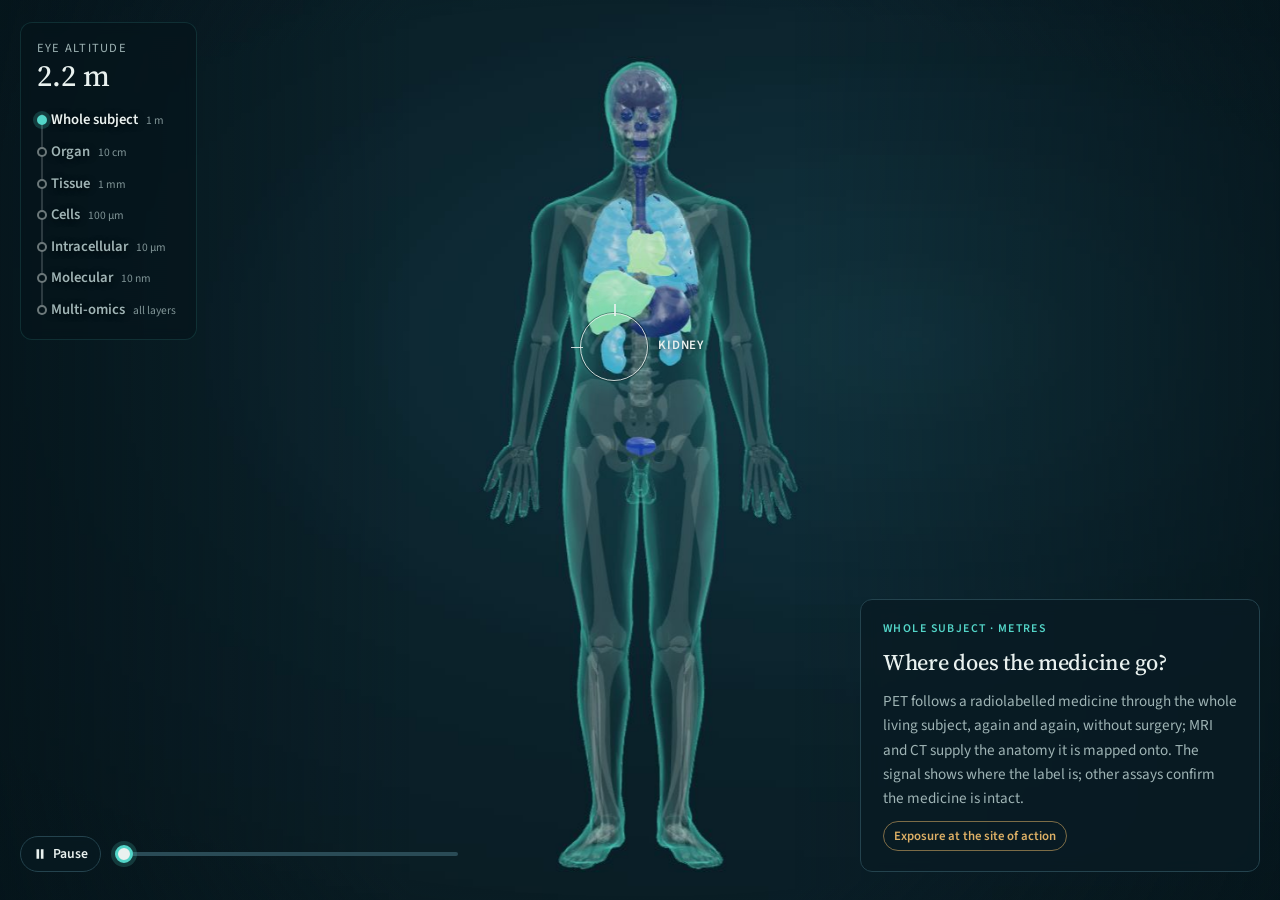
==== embed/scales.html @ e2f305e0 "Add zoom widget; fix zoom lens" ====
<!doctype html>
<html lang="en">
<head>
<meta charset="utf-8">
<meta name="viewport" content="width=device-width, initial-scale=1">
<title>Zoom from body to molecule · AI Research Center</title>
<meta name="robots" content="noindex">
<link rel="icon" href="../img/favicon.svg" type="image/svg+xml">
<link rel="stylesheet" href="../css/site.css">
<script type="module" src="../js/embed.js"></script>
</head>
<!-- generated by tools/make_scales_embed.py from site/index.html #scales; do not edit by hand -->
<body class="embed" data-widget="scales" data-theme="dark">
<main>
<section id="scales" class="scales is-player" data-theme="dark" aria-label="Zoom from body to molecule">
  <div class="scales-track" style="--levels:7">
    <div class="scales-view">
      <div class="scales-layers" aria-hidden="true">
        <figure class="sc-layer" data-fx=".48" data-fy=".385" data-target="Kidney"><img src="../img/scale/0-body.jpg" alt="" decoding="async"></figure>
        <figure class="sc-layer" data-fx=".33" data-fy=".5" data-target="Renal cortex"><img src="../img/scale/1-organ.jpg" alt="" loading="lazy" decoding="async"></figure>
        <figure class="sc-layer" data-fx=".6" data-fy=".48" data-target="Tubule epithelium"><img src="../img/scale/2-tissue.jpg" alt="" loading="lazy" decoding="async"></figure>
        <figure class="sc-layer" data-fx=".2" data-fy=".42" data-target="Endosomes"><img src="../img/scale/3-cells.jpg" alt="" loading="lazy" decoding="async"></figure>
        <figure class="sc-layer" data-fx=".68" data-fy=".62" data-target="Target receptor"><img src="../img/scale/4-organelles.jpg" alt="" loading="lazy" decoding="async"></figure>
        <figure class="sc-layer" data-fx=".5" data-fy=".45" data-target="Molecular layers"><img src="../img/scale/5-molecule.jpg" alt="" loading="lazy" decoding="async"></figure>
        <div class="sc-layer sc-omics">
          <div class="sc-stack">
            <div class="sc-plate" style="--i:0"><img src="../img/scale/omics-genetics.jpg" alt="" loading="lazy"></div>
            <div class="sc-plate" style="--i:1"><img src="../img/scale/omics-umap.jpg" alt="" loading="lazy"></div>
            <div class="sc-plate" style="--i:2"><img src="../img/scale/omics-clusters.jpg" alt="" loading="lazy"></div>
            <div class="sc-plate" style="--i:3"><img src="../img/scale/omics-expression.jpg" alt="" loading="lazy"></div>
            <div class="sc-plate" style="--i:4"><img src="../img/scale/omics-proteomics.jpg" alt="" loading="lazy"></div>
          </div>
          <ol class="sc-legend">
            <li>Spatial proteomics</li><li>Gene expression in place</li><li>Spatial transcriptomics</li><li>Single-cell states</li><li>Human genetics</li>
          </ol>
        </div>
      </div>
      <div class="sc-vignette" aria-hidden="true"></div>
      <div class="sc-reticle" aria-hidden="true"><i></i><span></span></div>
      <div class="sc-hud">
        <p class="sc-alt" aria-hidden="true">Eye altitude <b class="sc-alt-v">2.2 m</b></p>
        <ol class="sc-ladder" aria-label="Scale">
          <li class="is-active"><button type="button">Whole subject</button><small>1 m</small></li>
          <li><button type="button">Organ</button><small>10 cm</small></li>
          <li><button type="button">Tissue</button><small>1 mm</small></li>
          <li><button type="button">Cells</button><small>100 µm</small></li>
          <li><button type="button">Intracellular</button><small>10 µm</small></li>
          <li><button type="button">Molecular</button><small>10 nm</small></li>
          <li><button type="button">Multi-omics</button><small>all layers</small></li>
        </ol>
      </div>
      <div class="sc-controls" role="group" aria-label="Zoom controls">
        <button type="button" class="sc-play icon-btn" aria-pressed="true"><svg viewBox="0 0 16 16" aria-hidden="true"><path class="i-play" d="M4 2.5v11l9-5.5z"/><path class="i-pause" d="M4 2.5h3v11H4zm5 0h3v11H9z"/></svg><span>Pause</span></button>
        <label class="sr-only" for="sc-scrub">Zoom from whole subject to molecule</label>
        <input id="sc-scrub" class="sc-scrub" type="range" min="0" max="1000" step="1" value="0">
      </div>
      <p class="sr-only sc-announce" aria-live="polite"></p>
      <div class="sc-cards">
        <article class="sc-card is-active"><p class="k">Whole subject · metres</p><h3>Where does the medicine go?</h3><p>PET follows a radiolabelled medicine through the whole living subject, again and again, without surgery; MRI and CT supply the anatomy it is mapped onto. The signal shows where the label is; other assays confirm the medicine is intact.</p><p class="pillar">Exposure at the site of action</p></article>
        <article class="sc-card"><p class="k">Organ · centimetres</p><h3>How much reaches the organ that matters?</h3><p>AI outlines more than 150 structures, so uptake, perfusion and radiomics are measured organ by organ. Here, the kidney: often dose-limiting for radiolabelled medicines.</p><p class="pillar">Exposure at the site of action</p></article>
        <article class="sc-card"><p class="k">Tissue · millimetres</p><h3>Where in the tissue did it land?</h3><p>Whole-slide, multiplex and AI-powered histopathology resolve glomeruli and tubules, placing the drug against the tissue’s own architecture.</p><p class="pillar">Target localisation</p></article>
        <article class="sc-card"><p class="k">Cells · 100 micrometres</p><h3>Which cells, in which state?</h3><p>Live-cell and 3D imaging of complex in vitro models: cellular dynamics, cell state and cell health, cell–cell communication and the microenvironment.</p><p class="pillar">Target engagement</p></article>
        <article class="sc-card"><p class="k">Intracellular · 10 micrometres</p><h3>Inside the cell</h3><p>Super-resolution microscopy follows uptake, endosomal escape and payload release, organelle by organelle.</p><p class="pillar">Target engagement</p></article>
        <article class="sc-card"><p class="k">Molecular · nanometres</p><h3>The molecule and its target</h3><p>Imaging mass spectrometry and single-molecule imaging map the drug, its metabolites and its target in place. Illustration generated for this site.</p><p class="pillar">Functional pharmacology</p></article>
        <article class="sc-card"><p class="k">Multi-omics · every layer</p><h3>Integrated multi-omics</h3><p>Human genetics, single-cell states, spatial transcriptomics and spatial proteomics aligned to the image: genetics to cell type to druggable target.</p><p class="pillar">Right target, right patient</p></article>
      </div>
    </div>
  </div>
</section>
</main>
</body>
</html>
---- css/site.css ----
/* airesearchcenter.com — editorial scientific atlas.
   Midnight for signal (anatomy, knowledge), warm ivory for the facility and methods.
   Same typography, annotation lines and numbering on both surfaces. */

@font-face { font-family: "Source Serif 4"; src: url("../fonts/source-serif-4-latin-opsz.woff2") format("woff2"); font-weight: 200 900; font-style: normal; font-display: swap; }
@font-face { font-family: "Source Serif 4"; src: url("../fonts/source-serif-4-latin-opsz-italic.woff2") format("woff2"); font-weight: 200 900; font-style: italic; font-display: swap; }
@font-face { font-family: "Source Sans 3"; src: url("../fonts/source-sans-3-latin-wght.woff2") format("woff2"); font-weight: 200 900; font-style: normal; font-display: swap; }
@font-face { font-family: "Source Sans 3"; src: url("../fonts/source-sans-3-latin-wght-italic.woff2") format("woff2"); font-weight: 200 900; font-style: italic; font-display: swap; }

:root {
  --midnight: #091c24;
  --midnight-2: #0f2731;
  --midnight-3: #16323d;
  --ivory: #f4f1e9;
  --paper: #fbfaf6;
  --ink: #16343d;
  --slate: #52666e;
  --line: #d9d3c4;
  --line-dark: #24434e;
  --teal: #53d5c8;
  --amber: #dcaf65;
  --violet: #a99ada;
  --on-dark: #e9f1ef;
  --on-dark-muted: #9fb4b5;
  --serif: "Source Serif 4", "Iowan Old Style", Georgia, serif;
  --sans: "Source Sans 3", "Segoe UI", system-ui, -apple-system, sans-serif;
  --max: 1240px;
  --gut: 24px;
  --section: 96px;
  --radius: 10px;
  --ease: cubic-bezier(.2, .7, .2, 1);
}

*, *::before, *::after { box-sizing: border-box; }
html { scroll-behavior: smooth; -webkit-text-size-adjust: 100%; }
@media (prefers-reduced-motion: reduce) { html { scroll-behavior: auto; } }
body { margin: 0; font: 400 1.0625rem/1.6 var(--sans); color: var(--ink); background: var(--paper); text-rendering: optimizeLegibility; }
img, svg, canvas { display: block; max-width: 100%; }
a { color: inherit; text-underline-offset: .18em; text-decoration-thickness: 1px; }
button { font: inherit; color: inherit; }
:focus-visible { outline: 2px solid var(--teal); outline-offset: 3px; border-radius: 4px; }
.sr-only { position: absolute !important; top: 0; left: 0; width: 1px; height: 1px; overflow: hidden; clip: rect(0 0 0 0); white-space: nowrap; }
.skip { position: absolute; left: 12px; top: -48px; z-index: 100; padding: 8px 14px; background: var(--teal); color: var(--midnight); border-radius: 6px; font-weight: 600; }
.skip:focus { top: 12px; }

.wrap { width: min(100% - 2 * var(--gut), var(--max)); margin-inline: auto; }
.grid-12 { display: grid; grid-template-columns: repeat(12, minmax(0, 1fr)); column-gap: var(--gut); row-gap: 16px; align-items: start; }
[class*="col-"] { grid-column: var(--start, auto) / span var(--span, 12); }
.col-5 { --span: 5; } .col-6 { --span: 6; } .col-7 { --span: 7; }
.col-start-7 { --start: 7; } .col-start-8 { --start: 8; }
@media (max-width: 900px) {
  :root { --section: 56px; --gut: 18px; }
  .grid-12 > [class*="col-"] { grid-column: 1 / -1; }
}

.eyebrow { font: 600 .78rem/1.3 var(--sans); letter-spacing: .14em; text-transform: uppercase; color: var(--slate); margin: 0 0 14px; }
[data-theme="dark"] .eyebrow { color: var(--teal); }
h1, h2, h3 { font-family: var(--serif); font-weight: 500; letter-spacing: -.012em; margin: 0; }
.display { font-size: clamp(2rem, 3.3vw, 3.2rem); line-height: 1.08; font-variation-settings: "opsz" 60; }
.display em { font-style: italic; color: var(--slate); }
[data-theme="dark"] .display em { color: var(--teal); }
.prose p, .prose-dark { margin: 0 0 1em; max-width: 62ch; }
.prose p:last-child { margin-bottom: 0; }
.prose-dark { color: var(--on-dark-muted); }
.fine { font-size: .84rem; line-height: 1.5; color: var(--slate); }
[data-theme="dark"] .fine { color: var(--on-dark-muted); }

.btn { display: inline-flex; align-items: center; gap: 8px; padding: 10px 18px; border-radius: 999px; border: 1px solid var(--line); background: transparent; cursor: pointer; font-weight: 600; font-size: .95rem; text-decoration: none; transition: background .2s var(--ease), border-color .2s var(--ease); }
.btn:hover { border-color: var(--ink); }
.btn-primary { background: var(--ink); color: var(--paper); border-color: var(--ink); }
.btn-primary:hover { background: #0d2830; }
[data-theme="dark"] .btn { border-color: var(--line-dark); }
.icon-btn { display: inline-flex; align-items: center; gap: 6px; height: 36px; padding: 0 12px; border-radius: 999px; border: 1px solid var(--line-dark); background: rgba(9, 28, 36, .55); color: var(--on-dark); cursor: pointer; font-size: .86rem; font-weight: 600; backdrop-filter: blur(6px); }
.icon-btn svg { width: 14px; height: 14px; fill: currentColor; }
.icon-btn:hover { border-color: var(--teal); }

/* ---------------------------------------------------------------- masthead */
.masthead { position: sticky; top: 0; z-index: 50; background: rgba(9, 28, 36, .86); backdrop-filter: blur(10px); color: var(--on-dark); border-bottom: 1px solid rgba(83, 213, 200, .12); }
.masthead-in { display: flex; align-items: center; justify-content: space-between; height: 60px; gap: 24px; }
.brand { display: inline-flex; align-items: center; gap: 10px; text-decoration: none; font: 600 1.02rem/1 var(--sans); letter-spacing: .01em; }
.brand-mark { width: 26px; height: 26px; color: var(--teal); }
.nav { display: flex; gap: 22px; align-items: center; font-size: .93rem; }
.nav a { text-decoration: none; color: var(--on-dark-muted); transition: color .2s; }
.nav a:hover { color: var(--on-dark); }
.nav .nav-cta { color: var(--midnight); background: var(--teal); padding: 7px 14px; border-radius: 999px; font-weight: 600; }
.nav .nav-cta:hover { color: var(--midnight); background: #7ae3d8; }
@media (max-width: 900px) { .nav a:not(.nav-cta) { display: none; } }

/* ---------------------------------------------------------------- bands */
.band { padding: var(--section) 0; }
.band .grid-12 + * { margin-top: 48px; }
.band-soft { background: #f0ede4; }
.band-ivory { background: var(--ivory); }
.band-ink { background: var(--midnight); color: var(--on-dark); }

/* ---------------------------------------------------------------- hero */
.hero { position: relative; background: radial-gradient(120% 90% at 70% 38%, #123642 0%, #0b222b 45%, var(--midnight) 78%); color: var(--on-dark); overflow: hidden; }
.anat { position: relative; min-height: min(100svh - 60px, 980px); min-height: max(640px, min(100svh - 60px, 980px)); display: grid; grid-template-rows: 1fr auto; }
.anat-stage { position: absolute; inset: 0; }
.anat-canvas { width: 100%; height: 100%; touch-action: pan-y; }
.anat-lines { position: absolute; inset: 0; width: 100%; height: 100%; pointer-events: none; overflow: visible; }
.anat-lines polyline { fill: none; stroke-width: 1; opacity: .75; }
.anat-lines .grid { stroke: var(--on-dark-muted); stroke-width: 1; }
.anat-labels { position: absolute; inset: 0; pointer-events: none; font-size: .82rem; }
.anat-labels .lab { position: absolute; transform: translateY(-50%); white-space: nowrap; color: var(--on-dark); opacity: var(--a-org, 1); font-weight: 500; letter-spacing: .01em; text-shadow: 0 1px 6px rgba(0, 0, 0, .6); }
.anat-labels .lab.l { transform: translate(-100%, -50%); padding-right: 6px; }
.anat-labels .lab.r { padding-left: 6px; }
.anat-labels .lab.deep { color: var(--on-dark-muted); font-size: .76rem; }
.anat-labels .ax { position: absolute; white-space: nowrap; color: var(--on-dark-muted); font-size: .8rem; }
.anat-labels .ax i, .anat-tip i { display: inline-block; width: 9px; height: 9px; border-radius: 50%; margin-right: 6px; vertical-align: baseline; }
.anat-labels .ax.col { transform: translate(-50%, 0); color: var(--on-dark); font-weight: 500; }
.anat-labels .ax.tick { transform: translate(-100%, -50%); font-variant-numeric: tabular-nums; }
.anat-labels .ax.title { transform: translate(0, -100%); color: var(--on-dark-muted); font-size: .82rem; white-space: normal; max-width: 520px; }
.anat-labels .ax.rowlab { transform: translate(-100%, -50%); padding-right: 6px; color: var(--on-dark); font-weight: 500; }
.anat-labels .ax.band { transform: translate(0, -100%); border-bottom: 1px solid var(--line-dark); text-align: center; color: var(--on-dark); font-weight: 600; font-size: .78rem; letter-spacing: .06em; text-transform: uppercase; padding-bottom: 3px; }
.anat-labels .ax.fam { transform: translate(0, -100%); text-align: center; font-size: .72rem; overflow: hidden; text-overflow: clip; padding-bottom: 2px; }
.anat-labels .ax.legend { transform: translate(-100%, 0); display: flex; align-items: center; gap: 10px; }
.anat-labels .ax.legend .ramp { display: inline-flex; gap: 2px; }
.anat-labels .ax.legend .ramp b { width: 14px; height: 8px; border-radius: 2px; display: block; }
.anat-labels .ax.note { transform: translate(0, 0); }
.anat-tip { position: absolute; left: 0; top: 0; z-index: 4; max-width: 320px; padding: 9px 12px; border-radius: 8px; background: rgba(15, 39, 49, .96); border: 1px solid var(--line-dark); color: var(--on-dark); font-size: .84rem; line-height: 1.4; pointer-events: none; box-shadow: 0 10px 30px rgba(0, 0, 0, .35); }
.anat-tip b { display: block; font-weight: 600; margin-bottom: 2px; }
.anat-tip span { display: block; color: var(--on-dark-muted); }
.anat-tip span.k { color: var(--teal); }
.anat-fallback { display: none; position: absolute; inset: 0; align-items: center; justify-content: center; flex-direction: column; gap: 12px; text-align: center; padding: 24px; color: var(--on-dark-muted); }
.anat-fallback img { max-height: 70%; width: auto; }
.anat.no-webgl .anat-fallback { display: flex; }
.anat.no-webgl .anat-canvas, .anat.no-webgl .anat-loading { display: none; }
.anat-loading, .fac-loading { position: absolute; left: 50%; top: 50%; transform: translate(-50%, -50%); display: flex; align-items: center; gap: 10px; color: var(--on-dark-muted); font-size: .9rem; transition: opacity .4s; }
.anat-loading span, .fac-loading span { width: 14px; height: 14px; border-radius: 50%; border: 2px solid currentColor; border-right-color: transparent; animation: spin 1s linear infinite; }
.anat.is-ready .anat-loading, .facility.is-ready .fac-loading { opacity: 0; pointer-events: none; }
@keyframes spin { to { transform: rotate(360deg); } }

.hero-copy { position: relative; z-index: 2; padding-top: clamp(28px, 6vh, 72px); pointer-events: none; }
.hero-copy > * { pointer-events: auto; max-width: min(36vw, 470px); }
.hero-copy h1 { font-size: clamp(2.3rem, 4.1vw, 4rem); line-height: 1.04; font-variation-settings: "opsz" 72; font-weight: 500; }
.hero-copy .lede { font-size: 1.12rem; color: var(--on-dark-muted); margin: 18px 0 30px; }
.narrative { position: relative; min-height: 190px; }
.narrative article { position: absolute; inset: 0 auto auto 0; opacity: 0; transform: translateY(6px); transition: opacity .3s var(--ease), transform .3s var(--ease); pointer-events: none; }
.narrative article.is-active { opacity: 1; transform: none; pointer-events: auto; }
.narrative h2 { font-size: 1.35rem; line-height: 1.2; margin-bottom: 8px; font-weight: 500; }
.narrative h2 span { font: 600 .8rem/1 var(--sans); color: var(--teal); letter-spacing: .1em; margin-right: 8px; vertical-align: .18em; }
.narrative p { margin: 0; color: var(--on-dark-muted); }
.narrative strong { color: var(--on-dark); font-weight: 600; }

.anat-controls { position: relative; z-index: 3; align-self: end; padding-bottom: 26px; display: grid; gap: 12px; pointer-events: none; }
.anat-controls > * { pointer-events: auto; }
.stops { display: flex; flex-wrap: wrap; gap: 6px; }
.stops button { height: 32px; padding: 0 13px; border-radius: 999px; border: 1px solid var(--line-dark); background: rgba(9, 28, 36, .5); color: var(--on-dark-muted); cursor: pointer; font-size: .86rem; font-weight: 600; backdrop-filter: blur(6px); transition: all .2s var(--ease); }
.stops button:hover { color: var(--on-dark); border-color: var(--on-dark-muted); }
.stops button[aria-pressed="true"] { background: var(--teal); color: var(--midnight); border-color: var(--teal); }
.scrub { display: flex; align-items: center; gap: 12px; max-width: 760px; }
.anat-play .i-pause, .sc-play .i-pause { display: none; }
.anat-play[aria-pressed="true"] .i-play, .sc-play[aria-pressed="true"] .i-play { display: none; }
.anat-play[aria-pressed="true"] .i-pause, .sc-play[aria-pressed="true"] .i-pause { display: inline; }
.anat-readout { min-width: 3.2em; font-variant-numeric: tabular-nums; color: var(--on-dark-muted); font-size: .9rem; }
.anat-t, .sc-scrub { flex: 1; appearance: none; -webkit-appearance: none; height: 28px; background: transparent; cursor: pointer; --p: calc(var(--anat-t, 0) * 100%); }
.anat-t::-webkit-slider-runnable-track, .sc-scrub::-webkit-slider-runnable-track { height: 4px; border-radius: 4px; background: linear-gradient(90deg, var(--teal) var(--p), #2a4b56 var(--p)); }
.anat-t::-moz-range-track, .sc-scrub::-moz-range-track { height: 4px; border-radius: 4px; background: #2a4b56; }
.anat-t::-moz-range-progress, .sc-scrub::-moz-range-progress { height: 4px; border-radius: 4px; background: var(--teal); }
.anat-t::-webkit-slider-thumb, .sc-scrub::-webkit-slider-thumb { -webkit-appearance: none; width: 18px; height: 18px; margin-top: -7px; border-radius: 50%; background: var(--on-dark); border: 3px solid var(--teal); box-shadow: 0 0 0 4px rgba(83, 213, 200, .18); }
.anat-t::-moz-range-thumb, .sc-scrub::-moz-range-thumb { width: 14px; height: 14px; border-radius: 50%; background: var(--on-dark); border: 3px solid var(--teal); }
.sc-scrub { --p: calc(var(--sc-t, 0) * 100%); }
.anat-note { margin: 0; font-size: .78rem; color: var(--on-dark-muted); max-width: 760px; }
.anat-note a { color: var(--on-dark); }

@media (max-width: 900px) {
  .anat { display: block; min-height: 0; }
  .anat-stage { position: relative; height: 72svh; min-height: 460px; }
  .hero-copy { padding-top: 22px; }
  .hero-copy > * { max-width: 62ch; }
  .anat-controls { padding: 18px 0 28px; }
  .narrative { min-height: 150px; }
  .anat-labels .lab { font-size: .72rem; }
}

/* ---------------------------------------------------------------- facility cards */
.fleet { display: grid; grid-template-columns: repeat(4, minmax(0, 1fr)); gap: 1px; background: var(--line); border: 1px solid var(--line); border-radius: var(--radius); overflow: hidden; }
.fleet-card { background: var(--paper); padding: 26px 22px 24px; }
.fleet-card img { width: 160px; height: 96px; margin: -6px 0 12px -10px; }
.fleet-card h3 { font-size: 1.22rem; margin-bottom: 6px; }
.fleet-card p { margin: 0; color: var(--slate); font-size: .96rem; }
@media (max-width: 1000px) { .fleet { grid-template-columns: repeat(2, minmax(0, 1fr)); } }
@media (max-width: 520px) { .fleet { grid-template-columns: 1fr; } }

/* ---------------------------------------------------------------- follow */
.chips { list-style: none; margin: 0 0 28px; padding: 0; display: flex; flex-wrap: wrap; gap: 8px; }
.chips li { padding: 7px 13px; border-radius: 999px; border: 1px solid var(--line-dark); background: var(--midnight-2); font-size: .93rem; }
.questions { margin: 0; display: grid; gap: 0; border-top: 1px solid var(--line-dark); }
.questions div { padding: 14px 0; border-bottom: 1px solid var(--line-dark); display: grid; grid-template-columns: 1fr 1.3fr; gap: 16px; }
.questions dt { font-family: var(--serif); font-size: 1.08rem; }
.questions dd { margin: 0; color: var(--on-dark-muted); font-size: .95rem; }
@media (max-width: 520px) { .questions div { grid-template-columns: 1fr; gap: 4px; } }

/* ---------------------------------------------------------------- reach */
.organs-grid { display: grid; grid-template-columns: repeat(auto-fit, minmax(210px, 1fr)); gap: 14px; }
.organs-grid article { border-top: 3px solid var(--c); padding: 16px 4px 0 0; }
.organs-grid h3 { font-size: 1.15rem; margin-bottom: 6px; display: flex; align-items: center; gap: 8px; }
.organs-grid h3::before { content: ""; width: 10px; height: 10px; border-radius: 50%; background: var(--c); flex: none; }
.organs-grid p { margin: 0; color: var(--slate); font-size: .95rem; }

/* ---------------------------------------------------------------- methods */
.steps { list-style: none; padding: 0; display: grid; grid-template-columns: repeat(5, minmax(0, 1fr)); gap: var(--gut); counter-reset: s; }
.steps li { position: relative; padding-top: 22px; border-top: 1px solid var(--ink); }
.steps .n { position: absolute; top: -13px; left: 0; width: 26px; height: 26px; border-radius: 50%; background: var(--ink); color: var(--paper); display: grid; place-items: center; font: 600 .8rem/1 var(--sans); }
.steps h3 { font-size: 1.2rem; margin-bottom: 6px; }
.steps p { margin: 0; color: var(--slate); font-size: .95rem; }
@media (max-width: 1000px) { .steps { grid-template-columns: repeat(2, minmax(0, 1fr)); row-gap: 36px; } }
@media (max-width: 520px) { .steps { grid-template-columns: 1fr; } }

/* ---------------------------------------------------------------- facility 3D */
.facility { width: min(100% - 2 * var(--gut), 1400px); margin: 48px auto 0; display: grid; grid-template-columns: minmax(0, 1fr) 340px; gap: 0; border: 1px solid var(--line); border-radius: 14px; overflow: hidden; background: var(--paper); box-shadow: 0 30px 60px -40px rgba(22, 52, 61, .45); }
.fac-stage { position: relative; height: min(76vh, 720px); min-height: 520px; background: radial-gradient(90% 80% at 50% 45%, #fdfcf8 0%, #f1ede3 70%, #e9e4d8 100%); }
.fac-canvas { width: 100%; height: 100%; touch-action: none; cursor: grab; }
.fac-canvas:active { cursor: grabbing; }
.fac-labels { position: absolute; inset: 0; pointer-events: none; }
.fac-labels .room { position: absolute; transform: translate(-50%, -100%); white-space: nowrap; font: 600 .74rem/1.2 var(--sans); letter-spacing: .08em; text-transform: uppercase; color: var(--ink); background: rgba(251, 250, 246, .88); border: 1px solid var(--line); padding: 4px 8px; border-radius: 6px; pointer-events: auto; cursor: pointer; transition: opacity .2s, background .2s; }
.fac-labels .room .num { display: inline-grid; place-items: center; width: 17px; height: 17px; border-radius: 50%; background: var(--ink); color: var(--paper); font-size: .66rem; margin-right: 6px; letter-spacing: 0; }
.fac-labels .room.is-active { background: var(--ink); color: var(--paper); border-color: var(--ink); }
.fac-labels .room.is-active .num { background: var(--teal); color: var(--midnight); }
.fac-labels .room.is-dim { opacity: .35; }
.fac-labels .item { position: absolute; transform: translate(-50%, -100%); white-space: nowrap; font: 500 .74rem/1.2 var(--sans); color: var(--ink); background: rgba(255, 255, 255, .92); padding: 3px 7px; border-radius: 5px; box-shadow: 0 2px 8px rgba(22, 52, 61, .15); }
.fac-tip { position: absolute; left: 0; top: 0; z-index: 4; max-width: 280px; padding: 9px 12px; border-radius: 8px; background: var(--paper); border: 1px solid var(--line); color: var(--ink); font-size: .84rem; line-height: 1.4; pointer-events: none; box-shadow: 0 12px 30px rgba(22, 52, 61, .18); }
.fac-tip b { display: block; font-weight: 600; }
.fac-tip span { color: var(--slate); }
.fac-loading { color: var(--slate); }
.fac-hint { position: absolute; left: 16px; bottom: 14px; font-size: .8rem; color: var(--slate); background: rgba(251, 250, 246, .8); padding: 4px 10px; border-radius: 999px; }
.fac-tools { position: absolute; right: 14px; top: 14px; display: flex; gap: 6px; }
.fac-tools .icon-btn { background: rgba(251, 250, 246, .9); color: var(--ink); border-color: var(--line); }
.fac-tools .icon-btn[aria-pressed="false"] { opacity: .6; }
.fac-panel { border-left: 1px solid var(--line); padding: 26px 24px; display: flex; flex-direction: column; background: var(--paper); max-height: min(76vh, 720px); min-height: 520px; overflow: auto; }
.fac-steps { list-style: none; margin: 0 0 18px; padding: 0; display: grid; gap: 2px; }
.fac-steps li button { width: 100%; text-align: left; display: grid; grid-template-columns: 26px 1fr; gap: 10px; padding: 9px 8px; border: 0; border-radius: 8px; background: transparent; cursor: pointer; }
.fac-steps li button:hover { background: #f1ede4; }
.fac-steps .num { width: 22px; height: 22px; border-radius: 50%; display: grid; place-items: center; font: 600 .72rem/1 var(--sans); border: 1px solid var(--ink); }
.fac-steps b { display: block; font-weight: 600; font-size: .95rem; }
.fac-steps small { display: block; color: var(--slate); font-size: .84rem; line-height: 1.35; margin-top: 2px; }
.fac-steps li.is-active button { background: var(--ink); color: var(--paper); }
.fac-steps li.is-active .num { background: var(--teal); color: var(--midnight); border-color: var(--teal); }
.fac-steps li.is-active small { color: #bcd0d0; }
.fac-steps li.gate .num { border-style: dashed; }
.fac-nav { display: flex; gap: 8px; margin-top: auto; }
.fac-detail h3 { font-size: 1.45rem; margin-bottom: 10px; }
.fac-detail-body { color: var(--slate); font-size: .95rem; }
.fac-detail-body p { margin: 0 0 .8em; }
.fac-detail-body ul { padding-left: 1.1em; margin: 0 0 1em; }
.fac-detail .btn { margin-top: 8px; }
@media (max-width: 1000px) {
  .facility { grid-template-columns: 1fr; }
  .fac-stage { height: 64svh; min-height: 420px; }
  .fac-panel { border-left: 0; border-top: 1px solid var(--line); max-height: none; min-height: 0; }
}

/* ---------------------------------------------------------------- knowledge */
.stats { margin: 0; display: grid; grid-template-columns: 1fr 1fr; gap: 1px; background: var(--line-dark); border: 1px solid var(--line-dark); border-radius: var(--radius); overflow: hidden; }
.stats div { background: var(--midnight-2); padding: 20px 18px; }
.stats dt { font: 500 2rem/1 var(--serif); color: var(--on-dark); margin-bottom: 8px; }
.stats dd { margin: 0; color: var(--on-dark-muted); font-size: .9rem; line-height: 1.4; }
.ask { display: grid; grid-template-columns: 5fr 7fr; gap: 40px; align-items: start; }
.ask-card { margin: 0; padding: 26px; border-radius: var(--radius); background: var(--midnight-2); border: 1px solid var(--line-dark); }
.ask-card figcaption { color: var(--on-dark-muted); font-size: .9rem; margin-bottom: 10px; }
.ask-card blockquote { margin: 0 0 16px; font: italic 400 1.4rem/1.3 var(--serif); color: var(--on-dark); }
.ask-card p { margin: 0; color: var(--on-dark-muted); font-size: .95rem; }
.loop { list-style: none; margin: 0; padding: 0; counter-reset: l; display: grid; gap: 0; border-left: 1px solid var(--line-dark); }
.loop li { counter-increment: l; position: relative; padding: 10px 0 14px 34px; display: grid; grid-template-columns: 170px 1fr; gap: 14px; }
.loop li::before { content: counter(l); position: absolute; left: -12px; top: 10px; width: 23px; height: 23px; border-radius: 50%; background: var(--midnight); border: 1px solid var(--teal); color: var(--teal); display: grid; place-items: center; font: 600 .74rem/1 var(--sans); }
.loop li.gate::before { background: var(--amber); border-color: var(--amber); color: var(--midnight); }
.loop b { font-family: var(--serif); font-weight: 500; font-size: 1.1rem; }
.loop li.gate b { color: var(--amber); }
.loop span { color: var(--on-dark-muted); font-size: .95rem; }
.principle { margin-top: 44px; padding: 22px 26px; border-radius: var(--radius); border: 1px solid rgba(220, 175, 101, .45); background: rgba(220, 175, 101, .07); }
.principle p { margin: 0; color: var(--on-dark-muted); max-width: 80ch; }
.principle strong { color: var(--amber); font-weight: 600; }
.ecosystem { margin-top: 40px; }
.ecosystem ul { list-style: none; padding: 0; margin: 0 0 10px; display: flex; flex-wrap: wrap; gap: 8px 22px; font-family: var(--serif); font-size: 1.1rem; color: var(--on-dark); }
@media (max-width: 900px) {
  .ask { grid-template-columns: 1fr; }
  .loop li { grid-template-columns: 1fr; gap: 2px; }
}

/* ---------------------------------------------------------------- footer */
.footer { background: var(--midnight); color: var(--on-dark); padding: 56px 0 64px; border-top: 1px solid var(--line-dark); }
.footer .brand-foot { margin: 0 0 6px; }
.footer .credits h2 { font: 600 .78rem/1.3 var(--sans); letter-spacing: .14em; text-transform: uppercase; color: var(--teal); margin-bottom: 10px; }
.footer .credits p { margin: 0 0 .8em; max-width: 78ch; }

/* embeds: the widget alone, fitting its frame */
body.embed { background: var(--midnight); }
body.embed.light { background: var(--ivory); }
body.embed .anat { min-height: 100svh; }
body.embed .facility { width: 100%; margin: 0; border: 0; border-radius: 0; box-shadow: none; }
body.embed .fac-stage, body.embed .fac-panel { height: 100svh; max-height: none; }

/* heading followed directly by copy in the same column */
.display + p, .display + .prose-dark { margin-top: 22px; }
.anat-labels .ax.collab { transform: translate(-6px, 0) rotate(-55deg); transform-origin: 0 50%; color: var(--on-dark); font-weight: 500; font-size: .74rem; }
.anat-labels .ax.vband { width: 0; border-right: 1px solid var(--line-dark); }
.anat-labels .ax.vband span { position: absolute; left: -11px; top: 50%; transform: translate(-50%, -50%) rotate(-90deg); white-space: nowrap; font-size: .68rem; letter-spacing: .06em; text-transform: uppercase; color: var(--on-dark); }
.anat.is-portrait .anat-labels .ax.col { transform: translate(-4px, 4px) rotate(-50deg); transform-origin: 100% 0; translate: -100% 0; font-size: .74rem; }
.anat-labels .ax.legend.stack { transform: translate(-50%, 0); flex-direction: column; gap: 4px; text-align: center; font-size: .74rem; }

@media (max-width: 900px) {
  .anat { display: flex; flex-direction: column; }
  .hero-copy { display: contents; }
  .hero-copy > .eyebrow { order: 0; margin: 22px var(--gut) 8px; }
  .hero-copy > h1 { order: 0; margin: 0 var(--gut) 8px; font-size: clamp(1.9rem, 8vw, 2.6rem); }
  .anat-stage { order: 1; }
  .anat-controls { order: 2; padding: 12px 0 8px; }
  .hero-copy > .lede { order: 3; margin: 10px var(--gut) 14px; font-size: 1.02rem; }
  .hero-copy > .narrative { order: 4; margin: 0 var(--gut) 30px; min-height: 170px; }
  .stops button { height: 30px; padding: 0 10px; font-size: .8rem; }
}

/* embedded anatomy widget: no headline column, narrative as a compact overlay */
.embed-hero .anat { min-height: 100svh; height: 100svh; }
.embed-hero .hero-copy { position: absolute; left: 0; right: 0; top: 0; padding-top: 18px; }
.embed-hero .hero-copy > * { max-width: min(46vw, 400px); }
.embed-hero .narrative { min-height: 0; }
.embed-hero .narrative h2 { font-size: 1.1rem; }
.embed-hero .narrative p { font-size: .9rem; }
@media (max-width: 900px) {
  .embed-hero .anat { display: flex; }
  .embed-hero .anat-stage { flex: 1; height: auto; min-height: 0; }
  .embed-hero .hero-copy { display: block; position: relative; order: 3; padding: 8px var(--gut) 12px; }
  .embed-hero .hero-copy > * { max-width: none; }
  .embed-hero .narrative { min-height: 96px; }
}

/* tracer signal (Body stage only) */
.tracer { display: flex; flex-wrap: wrap; align-items: center; gap: 6px 8px; font-size: .82rem; color: var(--on-dark-muted); transition: opacity .25s; }
.anat:not([data-stop="0"]) .tracer { visibility: hidden; }
.tracer-k { font-weight: 600; letter-spacing: .08em; text-transform: uppercase; font-size: .72rem; color: var(--teal); margin-right: 4px; }
.tracer button { height: 28px; padding: 0 11px; border-radius: 999px; border: 1px solid var(--line-dark); background: rgba(9, 28, 36, .5); color: var(--on-dark-muted); cursor: pointer; font-size: .8rem; font-weight: 600; }
.tracer button:hover { color: var(--on-dark); border-color: var(--on-dark-muted); }
.tracer button[aria-pressed="true"] { color: var(--midnight); background: var(--amber); border-color: var(--amber); }
.tracer-legend { display: none; align-items: center; gap: 4px; margin-left: 4px; }
.tracer-legend i { width: 70px; height: 7px; border-radius: 4px; background: linear-gradient(90deg, #141d52, #1f4fd6, #00c2d9, #2fd67a, #ffd21f, #ff3d1f); }
.tracer-legend em { font-style: normal; font-size: .72rem; }
.tracer-legend em:first-of-type { order: -1; }
.tracer-time { display: none; font-variant-numeric: tabular-nums; color: var(--on-dark); font-weight: 600; min-width: 11ch; }
.tracer-note { display: none; font-size: .72rem; }
.anat.tracer-on .tracer-legend, .anat.tracer-on .tracer-time, .anat.tracer-on .tracer-note { display: inline-flex; }

/* chart data as a table (keyboard / screen-reader equivalent of the canvas) */
.anat-data { max-width: 760px; font-size: .84rem; color: var(--on-dark-muted); }
.anat-data summary { cursor: pointer; color: var(--on-dark); font-weight: 600; width: max-content; }
.anat-data table { margin-top: 10px; border-collapse: collapse; width: 100%; font-variant-numeric: tabular-nums; background: rgba(9, 28, 36, .8); }
.anat-data caption { text-align: left; padding-bottom: 6px; }
.anat-data th, .anat-data td { padding: 5px 8px; border-bottom: 1px solid var(--line-dark); text-align: right; }
.anat-data th[scope="row"], .anat-data thead th:first-child { text-align: left; color: var(--on-dark); font-weight: 500; }

/* focus rings: teal on dark, ink on light */
[data-theme="light"] :focus-visible { outline-color: var(--ink); }

@media (prefers-reduced-motion: reduce) {
  *, *::before, *::after { transition-duration: .01ms !important; animation-duration: .01ms !important; animation-iteration-count: 1 !important; }
}

/* facility fallback when WebGL or the model cannot load */
.fac-fallback { display: none; position: absolute; inset: 0; align-items: center; justify-content: center; flex-direction: column; gap: 10px; padding: 20px; text-align: center; color: var(--slate); }
.fac-fallback img { max-width: 100%; max-height: 82%; object-fit: contain; }
.facility.no-webgl .fac-fallback { display: flex; }
.facility.no-webgl .fac-canvas, .facility.no-webgl .fac-loading, .facility.no-webgl .fac-hint, .facility.no-webgl .fac-tools { display: none; }
@media (pointer: coarse) { .fac-canvas { touch-action: pan-y; } }

/* narrow embeds: split the frame instead of stacking two full-height blocks */
@media (max-width: 1000px) {
  body.embed .fac-stage { height: 58svh; min-height: 0; }
  body.embed .fac-panel { height: 42svh; min-height: 0; overflow: auto; }
}
.fac-hint .h-touch { display: none; }
@media (pointer: coarse) { .fac-hint .h-touch { display: inline; } .fac-hint .h-mouse { display: none; } }
.fac-detail .fac-nav { margin: 18px 0 10px; }

/* dot chart grouped by body system */
.anat-labels .ax.sysband { width: 4px; border-radius: 2px; }
.anat-labels .ax.syslab { transform: translate(-100%, -50%); font-weight: 600; font-size: .8rem; letter-spacing: .02em; text-align: right; white-space: nowrap; }
.anat-labels .ax.orglab { transform: translate(-100%, -50%); font-size: .72rem; color: var(--on-dark-muted); }
.anat-data td.sys { text-align: left; }
.anat-labels .ax.syshead { transform: translate(0, -50%); display: flex; align-items: center; gap: 8px; font-weight: 600; font-size: .76rem; letter-spacing: .04em; text-transform: uppercase; }
.anat-labels .ax.syshead::after { content: ""; flex: 1; height: 1px; background: var(--c); opacity: .45; }

/* room label blinks when the travelling light arrives */
.fac-labels .room.is-ping { border-color: var(--teal); }
.fac-labels .room.is-ping .num { animation: fac-ping .9s ease-out !important; animation-duration: .9s !important; }
@keyframes fac-ping { 0% { background: var(--teal); color: var(--midnight); box-shadow: 0 0 0 0 rgba(83, 213, 200, .85); } 100% { box-shadow: 0 0 0 12px rgba(83, 213, 200, 0); } }
.fac-stage { overflow: hidden; }
.fac-detail-title:focus { outline: none; }

/* ---------------------------------------------------------------- zoom: body to molecule */
.scales { background: #05141a; color: var(--on-dark); padding-top: var(--section); }
.scales-intro { margin-bottom: 36px; }
.sc-hint { color: var(--teal); font-weight: 600; }
.scales-track { position: relative; height: calc((var(--levels) - 1 + .7) * 100svh + 100svh); }
.scales-view { position: sticky; top: 60px; height: calc(100svh - 60px); overflow: hidden; background: #05141a; }
.scales-layers { position: absolute; inset: 0; }
.sc-layer { position: absolute; inset: 0; margin: 0; visibility: hidden; will-change: transform, filter, opacity; }
.sc-layer img { width: 100%; height: 100%; object-fit: cover; display: block; }
.sc-layer.is-settled img { animation: sc-drift 22s ease-in-out infinite alternate; }
@keyframes sc-drift { from { transform: scale(1) translate(0, 0); } to { transform: scale(1.035) translate(-0.6%, 0.4%); } }
.sc-vignette { position: absolute; inset: 0; z-index: 3; pointer-events: none; background: radial-gradient(120% 90% at 50% 50%, transparent 55%, rgba(5, 20, 26, .78) 100%), linear-gradient(90deg, rgba(5, 20, 26, .78) 0%, transparent 32%, transparent 62%, rgba(5, 20, 26, .72) 100%); }
.sc-reticle { position: absolute; z-index: 4; width: 0; height: 0; pointer-events: none; transition: opacity .2s; }
.sc-reticle i { position: absolute; left: -34px; top: -34px; width: 68px; height: 68px; border: 1.5px solid rgba(233, 241, 239, .85); border-radius: 50%; transform: scale(var(--r, 1)); box-shadow: 0 0 0 1px rgba(5, 20, 26, .4), 0 0 24px rgba(83, 213, 200, .35); }
.sc-reticle i::before, .sc-reticle i::after { content: ""; position: absolute; background: rgba(233, 241, 239, .85); }
.sc-reticle i::before { left: 50%; top: -10px; width: 1.5px; height: 12px; }
.sc-reticle i::after { top: 50%; left: -10px; height: 1.5px; width: 12px; }
.sc-reticle span { position: absolute; left: 44px; top: -12px; white-space: nowrap; font-size: .8rem; font-weight: 600; letter-spacing: .06em; text-transform: uppercase; color: var(--on-dark); text-shadow: 0 1px 8px rgba(0, 0, 0, .8); }
.sc-hud { position: absolute; z-index: 5; left: max(18px, calc((100% - var(--max)) / 2)); top: 22px; display: flex; flex-direction: column; gap: 14px; pointer-events: none; padding: 16px 20px 16px 16px; border-radius: 12px; background: rgba(5, 20, 26, .62); backdrop-filter: blur(6px); border: 1px solid rgba(83, 213, 200, .14); }
.sc-alt { margin: 0; font-size: .78rem; letter-spacing: .1em; text-transform: uppercase; color: var(--on-dark-muted); }
.sc-alt b { display: block; font: 500 1.9rem/1.1 var(--serif); letter-spacing: 0; text-transform: none; color: var(--on-dark); font-variant-numeric: tabular-nums; }
.sc-ladder { list-style: none; margin: 0; padding: 0 0 0 14px; position: relative; display: grid; gap: 4px; pointer-events: auto; }
.sc-ladder::before { content: ""; position: absolute; left: 4px; top: 8px; bottom: 8px; width: 2px; background: rgba(233, 241, 239, .18); border-radius: 2px; }
.sc-ladder::after { content: ""; position: absolute; left: 4px; top: 8px; width: 2px; height: calc((100% - 16px) * var(--ladder, 0)); background: var(--teal); border-radius: 2px; }
.sc-ladder li { position: relative; display: flex; align-items: baseline; gap: 8px; }
.sc-ladder li::before { content: ""; position: absolute; left: -14px; top: 9px; width: 10px; height: 10px; border-radius: 50%; background: #05141a; border: 2px solid rgba(233, 241, 239, .45); }
.sc-ladder li.is-active::before { background: var(--teal); border-color: var(--teal); box-shadow: 0 0 0 4px rgba(83, 213, 200, .2); }
.sc-ladder button { background: none; border: 0; padding: 2px 0; cursor: pointer; color: var(--on-dark-muted); font-size: .92rem; font-weight: 600; text-shadow: 0 1px 6px rgba(0, 0, 0, .7); }
.sc-ladder li.is-active button { color: var(--on-dark); }
.sc-ladder small { color: var(--on-dark-muted); font-size: .72rem; opacity: .8; }
.sc-cards { position: absolute; z-index: 5; right: max(18px, calc((100% - var(--max)) / 2)); bottom: 28px; width: min(400px, 42vw); }
.sc-card { position: absolute; right: 0; bottom: 0; width: 100%; padding: 20px 22px; border-radius: 12px; background: rgba(9, 28, 36, .82); border: 1px solid var(--line-dark); backdrop-filter: blur(8px); opacity: 0; transform: translateY(8px); transition: opacity .35s var(--ease), transform .35s var(--ease); pointer-events: none; }
.sc-card.is-active { opacity: 1; transform: none; pointer-events: auto; }
.sc-card .k { margin: 0 0 6px; font-size: .74rem; font-weight: 600; letter-spacing: .12em; text-transform: uppercase; color: var(--teal); }
.sc-card h3 { font-size: 1.4rem; margin-bottom: 8px; }
.sc-card p { margin: 0 0 10px; color: var(--on-dark-muted); font-size: .95rem; }
.sc-card .pillar { margin: 0; display: inline-block; padding: 4px 10px; border-radius: 999px; border: 1px solid rgba(220, 175, 101, .55); color: var(--amber); font-size: .8rem; font-weight: 600; }
/* multi-omics: plates stacked in 3D, separating over the last stretch of scroll */
.sc-omics { display: grid; place-items: center; background: radial-gradient(80% 70% at 55% 50%, #0f2f3a 0%, #05141a 70%); perspective: 1400px; }
.sc-stack { position: relative; width: min(44vmin, 420px); aspect-ratio: 1; transform: rotateX(58deg) rotateZ(-36deg); transform-style: preserve-3d; margin: -8vh 0 0 0; }
.sc-plate { position: absolute; inset: 0; transform: translateZ(calc((var(--i) - 2) * 22px + var(--sep, 0) * 120px)); transform-style: preserve-3d; opacity: calc(.55 + var(--omics, 0) * .45); }
.sc-plate img { width: 100%; height: 100%; object-fit: cover; border-radius: 6px; border: 1px solid rgba(233, 241, 239, .35); box-shadow: 0 20px 50px rgba(0, 0, 0, .45); }
.sc-plate span { position: absolute; left: 104%; top: 6%; white-space: nowrap; transform: rotateZ(36deg) rotateX(-58deg); transform-origin: 0 0; font-size: .82rem; font-weight: 600; color: var(--on-dark); opacity: var(--omics, 0); text-shadow: 0 1px 8px rgba(0, 0, 0, .8); }
@media (max-width: 900px) {
  .sc-hud { top: 12px; left: 12px; gap: 8px; }
  .sc-alt b { font-size: 1.3rem; }
  .sc-ladder button { font-size: .78rem; }
  .sc-ladder small { display: none; }
  .sc-cards { left: 12px; right: 12px; bottom: 12px; width: auto; }
  .sc-card { padding: 14px 16px; }
  .sc-card h3 { font-size: 1.1rem; }
  .sc-card p { font-size: .86rem; }
  .sc-stack { width: 58vmin; margin: -18vh 0 0 0; }
}
@media (max-width: 900px) {
  .sc-plate { transform: translateZ(calc((var(--i) - 2) * 14px + var(--sep, 0) * 64px)); }
  .sc-stack { width: 50vmin; margin: -26vh 0 0 0; }
  .sc-plate span { font-size: .7rem; }
}
.sc-legend { position: absolute; right: max(24px, calc((100% - var(--max)) / 2 + 20px)); top: 18%; list-style: none; margin: 0; padding: 0; display: grid; gap: 22px; opacity: var(--omics, 0); counter-reset: om 6; }
.sc-legend li { counter-increment: om -1; font-weight: 600; font-size: .92rem; color: var(--on-dark); display: flex; align-items: center; gap: 10px; }
.sc-legend li::before { content: counter(om); display: grid; place-items: center; width: 22px; height: 22px; border-radius: 50%; border: 1px solid var(--teal); color: var(--teal); font-size: .72rem; }
@media (max-width: 900px) { .sc-legend { right: 12px; top: 128px; gap: 8px; } .sc-legend li { font-size: .74rem; } }

@media (max-width: 480px), (max-height: 700px) {
  .sc-hud { padding: 10px 12px; gap: 6px; }
  .sc-alt b { font-size: 1.1rem; }
  .sc-ladder { gap: 0; }
  .sc-ladder li:not(.is-active) button { font-size: 0; padding: 4px 0; }
  .sc-ladder li:not(.is-active) small { display: none; }
  .sc-card .pillar { display: none; }
  .sc-card p { font-size: .82rem; }
}

/* zoom as a self-playing widget (embed/scales.html): fits its frame, never scrolls */
.scales.is-player { padding-top: 0; }
.scales.is-player .scales-track { height: 100svh; }
.scales.is-player .scales-view { position: relative; top: 0; height: 100svh; }
.sc-controls { position: absolute; z-index: 6; left: max(18px, calc((100% - var(--max)) / 2)); bottom: 28px; width: min(440px, calc(58% - 40px)); display: flex; align-items: center; gap: 12px; }
.sc-controls .sc-scrub { flex: 1; min-width: 0; }
@media (max-width: 900px) {
  .sc-controls { left: 12px; right: 12px; bottom: 10px; width: auto; }
  .scales.is-player .sc-cards { bottom: 58px; }
}
@media (max-width: 520px) { .sc-legend { display: none; } }   /* overlaps the plate stack on phones; the card names the layers */
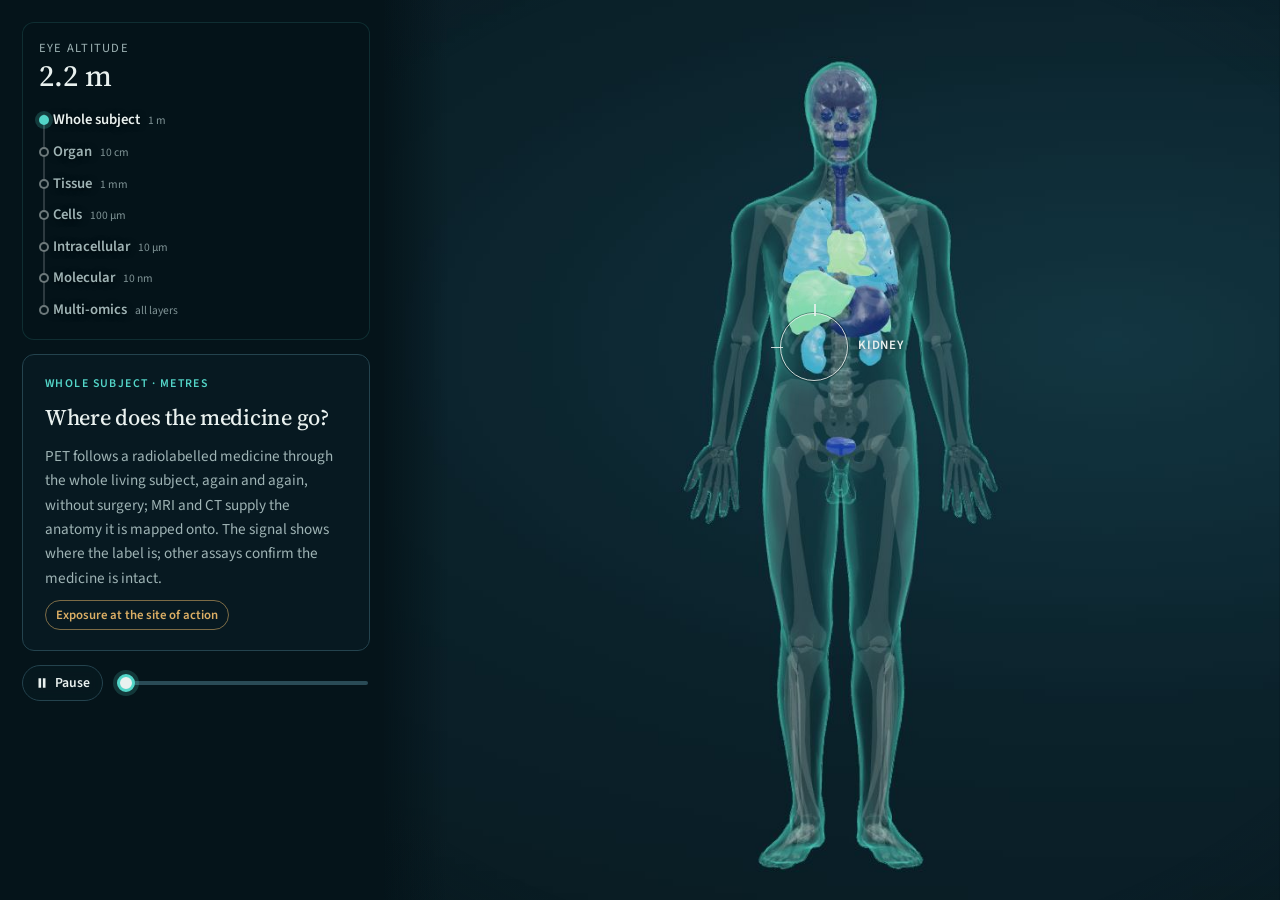
==== commit abfa8086: "Public edition: README, demonstration values, hero autoplay, zoom rail, trimmed text" ====
--- a/embed/scales.html
+++ b/embed/scales.html
@@ -34,9 +34,11 @@
             <li>Spatial proteomics</li><li>Gene expression in place</li><li>Spatial transcriptomics</li><li>Single-cell states</li><li>Human genetics</li>
           </ol>
         </div>
+        <div class="sc-vignette"></div>
+        <div class="sc-reticle"><i></i><span></span></div>
       </div>
-      <div class="sc-vignette" aria-hidden="true"></div>
-      <div class="sc-reticle" aria-hidden="true"><i></i><span></span></div>
+      <p class="sr-only sc-announce" aria-live="polite"></p>
+      <div class="sc-rail">
       <div class="sc-hud">
         <p class="sc-alt" aria-hidden="true">Eye altitude <b class="sc-alt-v">2.2 m</b></p>
         <ol class="sc-ladder" aria-label="Scale">
@@ -49,12 +51,6 @@
           <li><button type="button">Multi-omics</button><small>all layers</small></li>
         </ol>
       </div>
-      <div class="sc-controls" role="group" aria-label="Zoom controls">
-        <button type="button" class="sc-play icon-btn" aria-pressed="true"><svg viewBox="0 0 16 16" aria-hidden="true"><path class="i-play" d="M4 2.5v11l9-5.5z"/><path class="i-pause" d="M4 2.5h3v11H4zm5 0h3v11H9z"/></svg><span>Pause</span></button>
-        <label class="sr-only" for="sc-scrub">Zoom from whole subject to molecule</label>
-        <input id="sc-scrub" class="sc-scrub" type="range" min="0" max="1000" step="1" value="0">
-      </div>
-      <p class="sr-only sc-announce" aria-live="polite"></p>
       <div class="sc-cards">
         <article class="sc-card is-active"><p class="k">Whole subject · metres</p><h3>Where does the medicine go?</h3><p>PET follows a radiolabelled medicine through the whole living subject, again and again, without surgery; MRI and CT supply the anatomy it is mapped onto. The signal shows where the label is; other assays confirm the medicine is intact.</p><p class="pillar">Exposure at the site of action</p></article>
         <article class="sc-card"><p class="k">Organ · centimetres</p><h3>How much reaches the organ that matters?</h3><p>AI outlines more than 150 structures, so uptake, perfusion and radiomics are measured organ by organ. Here, the kidney: often dose-limiting for radiolabelled medicines.</p><p class="pillar">Exposure at the site of action</p></article>
@@ -64,6 +60,12 @@
         <article class="sc-card"><p class="k">Molecular · nanometres</p><h3>The molecule and its target</h3><p>Imaging mass spectrometry and single-molecule imaging map the drug, its metabolites and its target in place. Illustration generated for this site.</p><p class="pillar">Functional pharmacology</p></article>
         <article class="sc-card"><p class="k">Multi-omics · every layer</p><h3>Integrated multi-omics</h3><p>Human genetics, single-cell states, spatial transcriptomics and spatial proteomics aligned to the image: genetics to cell type to druggable target.</p><p class="pillar">Right target, right patient</p></article>
       </div>
+      <div class="sc-controls" role="group" aria-label="Zoom controls">
+        <button type="button" class="sc-play icon-btn" aria-pressed="true"><svg viewBox="0 0 16 16" aria-hidden="true"><path class="i-play" d="M4 2.5v11l9-5.5z"/><path class="i-pause" d="M4 2.5h3v11H4zm5 0h3v11H9z"/></svg><span>Pause</span></button>
+        <label class="sr-only" for="sc-scrub">Zoom from whole subject to molecule</label>
+        <input id="sc-scrub" class="sc-scrub" type="range" min="0" max="1000" step="1" value="0">
+      </div>
+      </div>
     </div>
   </div>
 </section>
--- a/css/site.css
+++ b/css/site.css
@@ -392,7 +392,7 @@
 .scales-intro { margin-bottom: 36px; }
 .sc-hint { color: var(--teal); font-weight: 600; }
 .scales-track { position: relative; height: calc((var(--levels) - 1 + .7) * 100svh + 100svh); }
-.scales-view { position: sticky; top: 60px; height: calc(100svh - 60px); overflow: hidden; background: #05141a; }
+.scales-view { position: sticky; top: 60px; height: calc(var(--fit-h, 100svh) - 60px); overflow: hidden; background: #05141a; }
 .scales-layers { position: absolute; inset: 0; }
 .sc-layer { position: absolute; inset: 0; margin: 0; visibility: hidden; will-change: transform, filter, opacity; }
 .sc-layer img { width: 100%; height: 100%; object-fit: cover; display: block; }
@@ -464,7 +464,7 @@
 /* zoom as a self-playing widget (embed/scales.html): fits its frame, never scrolls */
 .scales.is-player { padding-top: 0; }
 .scales.is-player .scales-track { height: 100svh; }
-.scales.is-player .scales-view { position: relative; top: 0; height: 100svh; }
+.scales.is-player .scales-view { position: relative; top: 0; height: var(--fit-h, 100svh); }
 .sc-controls { position: absolute; z-index: 6; left: max(18px, calc((100% - var(--max)) / 2)); bottom: 28px; width: min(440px, calc(58% - 40px)); display: flex; align-items: center; gap: 12px; }
 .sc-controls .sc-scrub { flex: 1; min-width: 0; }
 @media (max-width: 900px) {
@@ -472,3 +472,30 @@
   .scales.is-player .sc-cards { bottom: 58px; }
 }
 @media (max-width: 520px) { .sc-legend { display: none; } }   /* overlaps the plate stack on phones; the card names the layers */
+
+/* zoom, wide screens: the altitude box and the level card sit together in one rail beside the
+   imagery, so both and the zoom are in view at once however large the window or embed.
+   Phones keep the overlay layout (the rail dissolves with display: contents). */
+@media (min-width: 901px) {
+  .scales-view { --rail: clamp(300px, 30%, 420px); }
+  .scales-layers { left: var(--rail); }
+  .sc-vignette { background: radial-gradient(120% 95% at 50% 50%, transparent 58%, rgba(5, 20, 26, .72) 100%), linear-gradient(90deg, rgba(5, 20, 26, .9) 0, transparent 7%); }
+  .sc-rail { position: absolute; z-index: 5; left: 0; top: 0; bottom: 0; width: var(--rail); box-sizing: border-box; padding: 22px 14px 22px 22px; display: flex; flex-direction: column; gap: 14px; overflow: hidden; }
+  .sc-rail .sc-hud { position: relative; left: auto; top: auto; }
+  .sc-rail .sc-cards { position: relative; right: auto; bottom: auto; width: auto; display: grid; }
+  .sc-rail .sc-card { position: relative; right: auto; bottom: auto; width: auto; grid-area: 1 / 1; }
+  .sc-rail .sc-controls { position: relative; left: auto; bottom: auto; width: auto; }
+}
+@media (max-width: 900px) { .sc-rail { display: contents; } }
+
+/* "imagining": the two inserted letters are the point (imaging -> imagining). They carry the
+   accent gradient and a proofreader's insertion caret below the line, and grow in the first time the heading
+   comes into view (main.entry.js adds .armed then .is-in; without scripts they simply show). */
+.imagine { white-space: nowrap; }
+.imagine .add { position: relative; display: inline-block; }
+.imagine ins { text-decoration: none; display: inline-block; padding-right: .03em; font-weight: 600; background: linear-gradient(100deg, #16877e 0%, #b36b12 50%, #6b57c9 100%) 0 0 / 220% 100%; -webkit-background-clip: text; background-clip: text; color: transparent; -webkit-text-fill-color: transparent; animation: imagine-shimmer 5s ease-in-out infinite alternate; }
+.imagine .add::before { content: "\2038"; position: absolute; left: 50%; bottom: -.36em; transform: translateX(-50%); font-style: normal; font-weight: 600; font-size: .62em; line-height: 1; color: #b36b12; animation: imagine-bob 2.6s ease-in-out infinite; }
+.imagine.armed ins { font-size: 0; opacity: 0; transition: font-size 1.1s var(--ease) .3s, opacity .9s ease .3s; }
+.imagine.armed.is-in ins { font-size: 1em; opacity: 1; }
+@keyframes imagine-shimmer { to { background-position: 100% 0; } }
+@keyframes imagine-bob { 50% { transform: translate(-50%, .1em); } }
